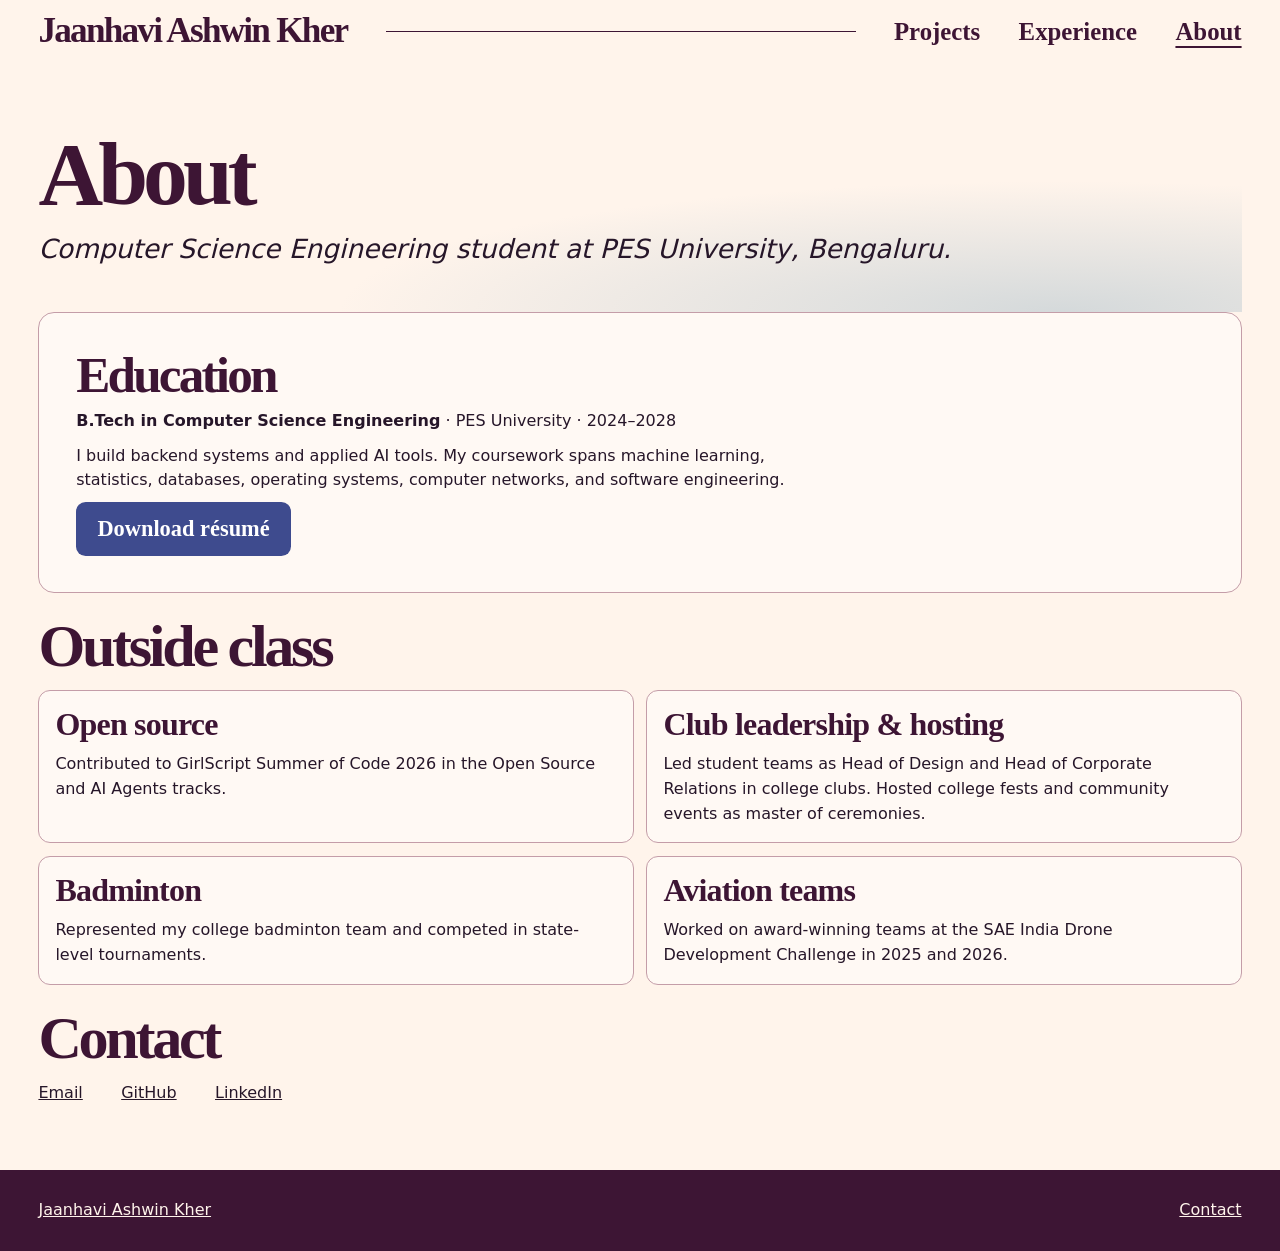
==== about.html @ 231b7105 "initial commit" ====
<!doctype html>
<html lang="en"><head><meta charset="utf-8"><meta name="viewport" content="width=device-width, initial-scale=1"><meta name="description" content="Jaanhavi Ashwin Kher’s technical portfolio covering backend systems, security workflows, and applied AI."><title>About | Jaanhavi Ashwin Kher</title><link rel="stylesheet" href="style.css"><script defer src="links.js"></script></head>
<body><a class="skip" href="#main">Skip to content</a><header><div class="shell top"><a class="brand" href="index.html">Jaanhavi Ashwin Kher</a><span class="rule"></span><nav aria-label="Main navigation"><a href="projects.html">Projects</a><a href="experience.html">Experience</a><a href="about.html" aria-current="page">About</a></nav></div></header><main id="main" class="shell inner"><div class="casehead"><h1>About</h1><p class="dek">Computer Science Engineering student at PES University, Bengaluru.</p></div>
<div class="about-stack">
<section class="work-entry"><h2>Education</h2><p><strong>B.Tech in Computer Science Engineering</strong> · PES University · 2024–2028</p><p>I build backend systems and applied AI tools. My coursework spans machine learning, statistics, databases, operating systems, computer networks, and software engineering.</p><p><a class="button" href="resume.pdf" download>Download résumé</a></p></section>
<section><h2 class="lined">Outside class</h2><div class="activities">
<article><h3>Open source</h3><p>Contributed to GirlScript Summer of Code 2026 in the Open Source and AI Agents tracks.</p></article>
<article><h3>Club leadership &amp; hosting</h3><p>Led student teams as Head of Design and Head of Corporate Relations in college clubs. Hosted college fests and community events as master of ceremonies.</p></article>
<article><h3>Badminton</h3><p>Represented my college badminton team and competed in state-level tournaments.</p></article>
<article><h3>Aviation teams</h3><p>Worked on award-winning teams at the SAE India Drone Development Challenge in 2025 and 2026.</p></article>
</div></section>
<section id="contact"><h2 class="lined">Contact</h2><div class="contacts"><a href="mailto:jaanhavikher@gmail.com">Email</a><a href="https://github.com/jaanhavik777">GitHub</a><a href="https://www.linkedin.com/in/jaanhavi-a-kher-75a41120b/">LinkedIn</a></div></section>
</div></main><footer><div class="shell site-footer"><a href="index.html">Jaanhavi Ashwin Kher</a><a href="about.html#contact">Contact</a></div></footer></body></html>
---- style.css ----
:root{--paper:#fff4eb;--ink:#3d1534;--blue:#3e4b8e;--powder:#a6bcc9;--wheat:#f6e0b6;--text:#261629;--display:Georgia,serif;--body:system-ui,sans-serif;scroll-behavior:smooth}
*{box-sizing:border-box}body{margin:0;background:var(--paper);color:var(--text);font:1rem/1.55 var(--body)}a{color:inherit}a:focus-visible{outline:3px solid #ad6c1d;outline-offset:5px}[hidden]{display:none!important}.shell{width:min(94%,1320px);margin-inline:auto}.top,.foot,.actions,.contacts{display:flex;align-items:center;gap:clamp(1rem,3vw,2.4rem)}.top{padding-block:.75rem;color:var(--ink)}.brand,nav a{font:700 clamp(1rem,2vw,1.55rem)/1.1 var(--display);text-decoration:none}.brand{font-size:clamp(1.3rem,3vw,2.2rem);letter-spacing:-.05em}.rule,.lined::after{height:1px;background:currentColor;flex:1}.top nav{display:flex;gap:clamp(.8rem,3vw,2.5rem)}nav a:hover,.brand:hover,.card h2 a:hover{text-decoration:underline}
h1,h2,h3{font-family:var(--display);line-height:.98;letter-spacing:-.055em;margin:0;color:var(--ink)}h1{font-size:clamp(3rem,7vw,7rem)}h2{font-size:clamp(2rem,4.7vw,4.6rem)}h3{font-size:clamp(1.3rem,2.5vw,2.25rem)}p{margin:.58rem 0 0}
.hero,footer{background:var(--ink);color:var(--paper)}.hero{background:radial-gradient(ellipse at 73% 32%,#542044,var(--ink) 66%)}.hero h1,footer h2{color:inherit}.hero-grid{display:grid;grid-template-columns:1.55fr 1fr;align-items:center;min-height:450px;padding:clamp(2.4rem,5vw,5.1rem) 0;gap:1rem}.hero h1{border-left:2px solid var(--paper);padding-left:clamp(.8rem,2.6vw,2.1rem)}.hero p{font-size:clamp(1rem,2vw,1.4rem);margin:1rem 0 1.4rem}.actions{flex-wrap:wrap;gap:.75rem}.button{display:inline-block;background:var(--blue);border:2px solid transparent;border-radius:.6rem;color:white;text-decoration:none;padding:.7rem 1.2rem;font:700 clamp(1.05rem,2.2vw,1.4rem)/1.2 var(--display)}.button:hover{background:#293568}.outline{border-color:currentColor;background:transparent}.outline:hover,.repo{background:var(--ink)}.pending{border:1px solid var(--ink);border-radius:2rem;padding:.45rem .85rem;color:var(--ink)}
.art{position:relative;min-height:320px;isolation:isolate}.loop{position:absolute;border:.8rem solid var(--powder);width:84%;height:40%;border-radius:50%;transform:rotate(-24deg);left:7%;top:13%}.two{border-color:var(--wheat);transform:rotate(22deg);top:30%;left:12%}.three{top:52%;left:0;transform:rotate(-11deg);width:72%;border-right-color:var(--wheat)}.orb{position:absolute;border:3px solid var(--paper);border-radius:50%;background:var(--ink);display:grid;place-items:center;width:clamp(3rem,6vw,5rem);aspect-ratio:1;color:var(--paper);font:bold clamp(1.4rem,3vw,2.4rem)/1 var(--body)}.o1{left:4%;top:26%}.o2{right:10%;top:9%}.o3{right:17%;top:49%}.o4{left:24%;top:66%}
.projects,.experience,.case{padding-block:clamp(1.3rem,3vw,2.4rem)}.card{background:#dce7f0;padding:clamp(1rem,2.5vw,2rem);border-radius:1.15rem;display:grid;grid-template-columns:1fr 1.1fr;gap:1rem;align-items:center;min-width:0}.feature{background:linear-gradient(115deg,var(--wheat),#faead5);grid-template-columns:.8fr 1.25fr;gap:clamp(1rem,4vw,3.5rem)}.card h2 a{text-decoration:none}.tagline{border-top:1px solid var(--ink);margin:1rem 0 1.25rem;padding-top:.65rem;font-size:clamp(1rem,2.4vw,1.5rem);font-style:italic}.more{display:grid;grid-template-columns:1fr 1fr;gap:1rem;margin-top:1rem}
figure{margin:0;min-width:0}figcaption{text-align:right;font-style:italic;font-size:.83rem;margin-top:.4rem}.mock{border:1px solid #b5b7cf;border-radius:1rem;overflow:hidden;background:#fcfaff;box-shadow:0 .5rem 1rem #3d153418}.bar{background:var(--blue);color:white;display:flex;align-items:center;gap:.35rem;padding:.55rem .8rem}.bar i{background:var(--paper);width:.43rem;aspect-ratio:1;border-radius:50%}.bar strong{margin-left:.35rem}.case .bar{background:var(--ink)}.mockbody{display:grid;grid-template-columns:auto 1fr}.mockbody aside{background:#dce5f4;padding:1rem;line-height:2;white-space:nowrap;font-size:.9rem}.screen{min-width:0;padding:clamp(.7rem,2.2vw,1.6rem)}.screen h3{margin:.35rem 0 .65rem}.badge{display:inline-block;background:#dce5f4;color:#293568;padding:.2rem .55rem;border-radius:.4rem;font-size:.85rem;font-weight:650}.panels{display:grid;grid-template-columns:1fr 1fr;gap:.6rem;margin-top:.7rem}.panels>div{border:1px solid #c5cce2;border-radius:.5rem;padding:.65rem}.panels ol{padding-left:1.15rem;margin:.3rem 0}.panels p{margin:.2rem 0}.panels b,.playlist li span{float:right}.code{background:#2e3a76;color:white;border-radius:.55rem;padding:.6rem;font: .78rem/1.4 ui-monospace,monospace;overflow-wrap:anywhere}.playlist{display:grid;grid-template-columns:minmax(2rem,.55fr) 1fr;gap:1rem}.album{aspect-ratio:1;background:radial-gradient(circle at 64% 52%,var(--paper) 8%,var(--ink) 9% 27%,#703253 28% 30%,var(--ink) 31% 42%,transparent 43%),conic-gradient(from 120deg,var(--wheat),var(--powder),var(--blue),var(--wheat));border-radius:.55rem}.playlist ul{padding:0;list-style:none}.playlist li{border-bottom:1px solid #d8c9db;padding:.3rem 0}.more .playlist{display:block}.more .album,.more .playlist li span{display:none}
.lined{display:flex;gap:1rem;align-items:center;margin-bottom:.85rem}.job{background:#fae7cb;border-radius:.7rem;margin:.65rem 0;padding:1rem;display:grid;grid-template-columns:1fr 1fr 1fr;align-items:center;gap:1rem}.job p{margin:0;border-left:1px solid #9f7487;padding-left:1rem}.foot{display:grid;grid-template-columns:1fr 1fr;align-items:start}.contacts{flex-wrap:wrap}footer{padding-block:1.75rem}.casehead{padding:.2rem 0 1.65rem;background:radial-gradient(ellipse at 85% 100%,#a6bcc97a,transparent 50%)}.dek{font-size:clamp(1.05rem,2.5vw,1.65rem);font-style:italic;margin:.7rem 0 1rem}.case figure .screen{min-height:240px}.case .playlist{grid-template-columns:minmax(4rem,220px) 1fr}.split{display:grid;grid-template-columns:2fr 3fr;gap:1.6rem;margin-block:1.6rem}.split>section+section{border-left:1px solid #aa8599;padding-left:1.6rem}.case h2,.foot h2,.experience h2{font-size:clamp(1.9rem,4vw,3.5rem)}.case ul{padding-left:1.2rem;margin-top:0}.arch{border-block:1px solid #aa8599;padding-block:1.4rem}.flow{display:grid;grid-auto-flow:column;grid-auto-columns:1fr;gap:1rem;padding:0;list-style:none}.flow li{display:grid;place-items:center;position:relative;text-align:center;background:var(--powder);padding:1rem .5rem;border-radius:.8rem;color:var(--ink);font-weight:700}.flow li:nth-child(odd){background:var(--blue);color:white}.flow li+li::before{content:"";position:absolute;right:100%;width:1rem;height:2px;background:var(--blue)}.retry,.evidence{background:var(--wheat);border-radius:.55rem;padding:.7rem 1rem}.evidence{font:700 clamp(1.2rem,3vw,2.1rem)/1.1 var(--display);color:var(--ink)}.skip,.sr-only{position:absolute;width:1px;height:1px;overflow:hidden;clip-path:inset(50%)}.skip:focus{clip-path:none;width:auto;height:auto;background:white;padding:.65rem;z-index:2}
@media(max-width:950px){.more .card{grid-template-columns:1fr}.hero-grid{min-height:390px}}
@media(max-width:680px){.top{flex-wrap:wrap;gap:.6rem}.rule{display:none}.top nav{width:100%}.hero-grid,.card,.more,.foot,.split{grid-template-columns:1fr}.art{min-height:210px;max-width:420px;width:100%;justify-self:center}.hero-grid{padding-bottom:1rem}.job{grid-template-columns:1fr 1fr;gap:.65rem}.job h3{grid-column:1/-1}.split>section+section{border-left:0;padding-left:0}.flow{grid-auto-flow:row;gap:.6rem}.flow li+li::before{right:50%;bottom:100%;width:2px;height:.6rem}.mockbody aside{display:none}.case figure .screen{min-height:0}.case .playlist{grid-template-columns:1fr}.case .album{max-width:120px}.panels{font-size:.88rem}}
@media(prefers-reduced-motion:reduce){:root{scroll-behavior:auto}}
.inner { padding-block: clamp(1.8rem, 5vw, 4rem); }
.site-footer { display: flex; flex-wrap: wrap; justify-content: space-between; gap: .75rem 1.5rem; }
.top nav a[aria-current="page"] { text-decoration: underline; text-underline-offset: .25em; }
.experience-list, .about-stack { display: grid; gap: 1.5rem; }
.work-entry { border: 1px solid #c49da8; border-radius: 1rem; padding: clamp(1rem, 4vw, 2.3rem); background: #fff9f4; }
.work-entry header { display: flex; flex-wrap: wrap; justify-content: space-between; align-items: start; gap: 1rem; }
.work-entry h2 { font-size: clamp(2rem, 4vw, 3.5rem); }
.work-entry h3, .activities h3 { letter-spacing: -.025em; line-height: 1.12; }
.work-entry h3 { margin-top: 1.35rem; }
.work-meta { margin: 0; color: var(--ink); }
.metrics { display: grid; grid-template-columns: repeat(3, 1fr); gap: .75rem; margin: 1.4rem 0; }
.metrics div, .activities article, .stack-list div { padding: 1rem; border-radius: .75rem; }
.metrics div { background: var(--wheat); }
.metrics dt { font: 700 clamp(1.7rem, 4vw, 2.8rem)/1 var(--display); color: var(--ink); }
.metrics dd, .stack-list dd { margin: .4rem 0 0; }
.chips { display: flex; flex-wrap: wrap; gap: .5rem; margin: 1.25rem 0 0; padding: 0; list-style: none; }
.chips li { background: #dce7f0; border-radius: 2rem; padding: .25rem .75rem; }
.activities, .stack-list { display: grid; grid-template-columns: repeat(2, 1fr); gap: .8rem; }
.activities article { background: #fff9f4; border: 1px solid #c49da8; }
.stack-list div { background: #dce7f0; }
.stack-list dt { font-weight: 750; color: var(--ink); }
.problem, .technical { margin-block: 1.8rem; }
.problem p, .work-entry > p, .activities p { max-width: 75ch; }
@media (max-width: 620px) {
  .metrics, .activities, .stack-list { grid-template-columns: 1fr; }
}
.home-lead { max-width: 42rem; }
.home-intro { display: grid; grid-template-columns: 1fr 1fr; gap: clamp(1.4rem, 4vw, 3rem); padding-block: clamp(1.75rem, 5vw, 4rem); }
.home-intro h2 { font-size: clamp(1.85rem, 3.5vw, 3rem); }
.home-intro a { color: var(--blue); font-weight: 650; text-underline-offset: .18em; }
@media (max-width: 680px) { .home-intro { grid-template-columns: 1fr; } }
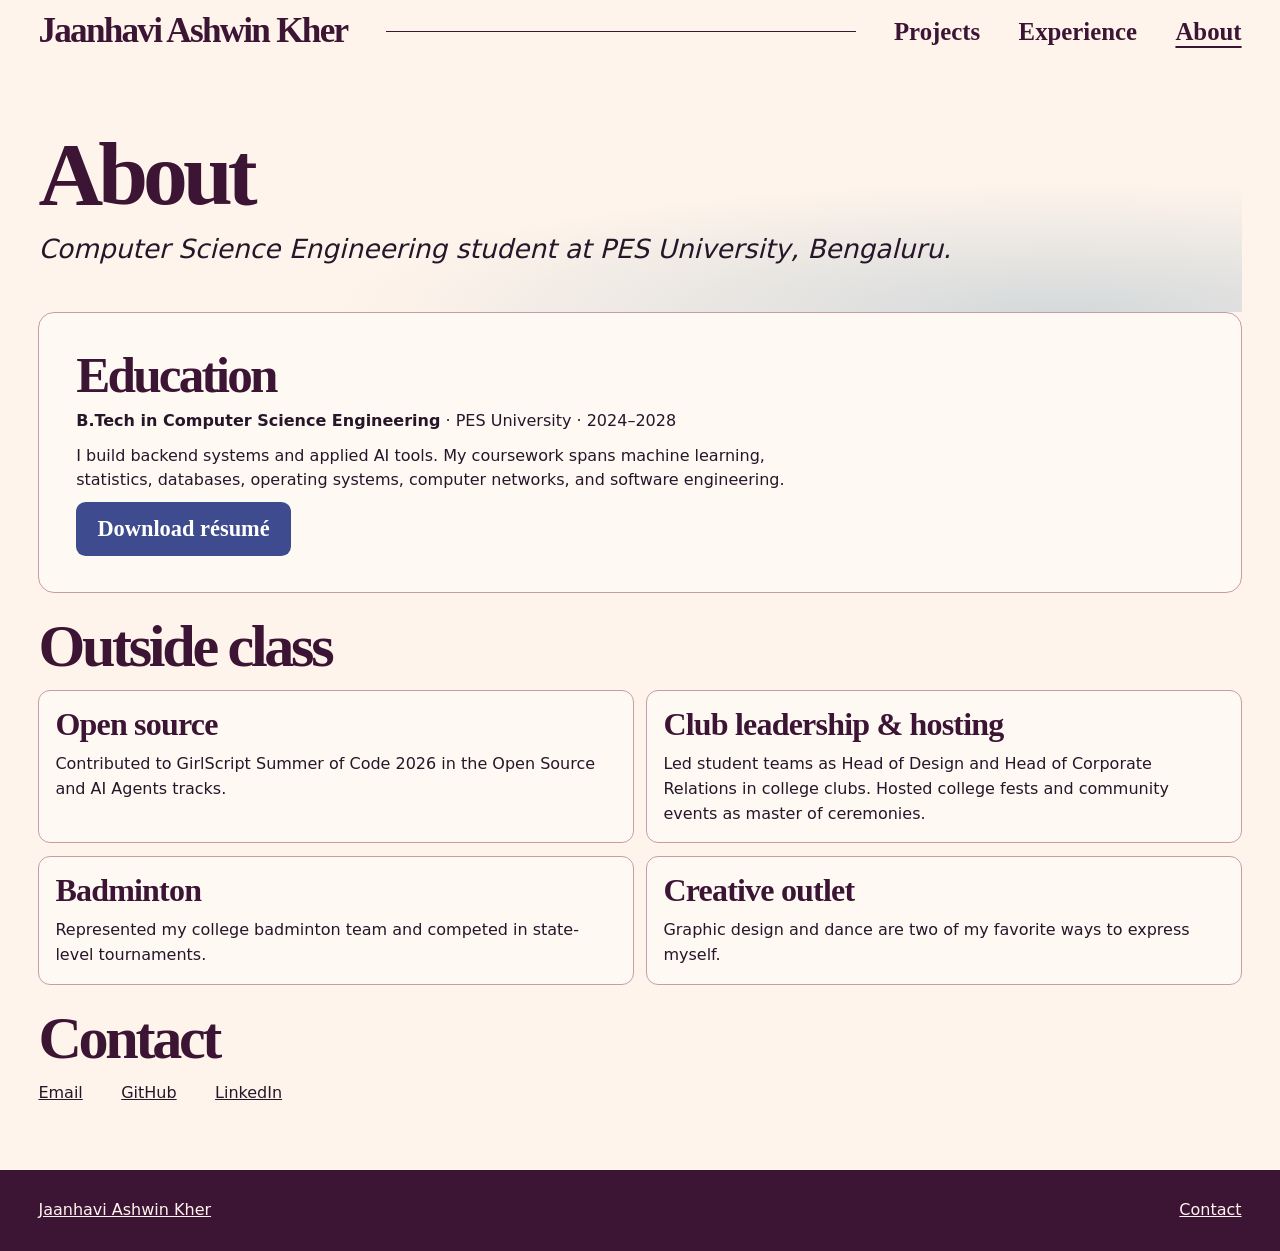
==== commit 025f91e1: "fixes" ====
--- a/about.html
+++ b/about.html
@@ -7,7 +7,7 @@
 <article><h3>Open source</h3><p>Contributed to GirlScript Summer of Code 2026 in the Open Source and AI Agents tracks.</p></article>
 <article><h3>Club leadership &amp; hosting</h3><p>Led student teams as Head of Design and Head of Corporate Relations in college clubs. Hosted college fests and community events as master of ceremonies.</p></article>
 <article><h3>Badminton</h3><p>Represented my college badminton team and competed in state-level tournaments.</p></article>
-<article><h3>Aviation teams</h3><p>Worked on award-winning teams at the SAE India Drone Development Challenge in 2025 and 2026.</p></article>
+<article><h3>Creative outlet</h3><p>Graphic design and dance are two of my favorite ways to express myself.</p></article>
 </div></section>
 <section id="contact"><h2 class="lined">Contact</h2><div class="contacts"><a href="mailto:jaanhavikher@gmail.com">Email</a><a href="https://github.com/jaanhavik777">GitHub</a><a href="https://www.linkedin.com/in/jaanhavi-a-kher-75a41120b/">LinkedIn</a></div></section>
 </div></main><footer><div class="shell site-footer"><a href="index.html">Jaanhavi Ashwin Kher</a><a href="about.html#contact">Contact</a></div></footer></body></html>
--- a/style.css
+++ b/style.css
@@ -40,3 +40,33 @@
 .home-intro h2 { font-size: clamp(1.85rem, 3.5vw, 3rem); }
 .home-intro a { color: var(--blue); font-weight: 650; text-underline-offset: .18em; }
 @media (max-width: 680px) { .home-intro { grid-template-columns: 1fr; } }
+
+/* Give secondary project previews the full card width. */
+.more {
+  grid-template-columns: repeat(2, minmax(0, 1fr));
+}
+.more .card {
+  grid-template-columns: minmax(0, 1fr);
+  grid-template-rows: auto 1fr;
+  align-items: start;
+  gap: 1.25rem;
+}
+.more .card h2 {
+  font-size: clamp(1.9rem, 3.2vw, 3.25rem);
+  line-height: 1.05;
+  overflow-wrap: anywhere;
+}
+.more .card > figure {
+  width: 100%;
+}
+.more .screen h3 {
+  font-size: clamp(1.25rem, 2vw, 1.8rem);
+  line-height: 1.15;
+  overflow-wrap: anywhere;
+}
+.more .tagline {
+  font-size: clamp(1rem, 1.6vw, 1.2rem);
+}
+@media (max-width: 680px) {
+  .more { grid-template-columns: minmax(0, 1fr); }
+}
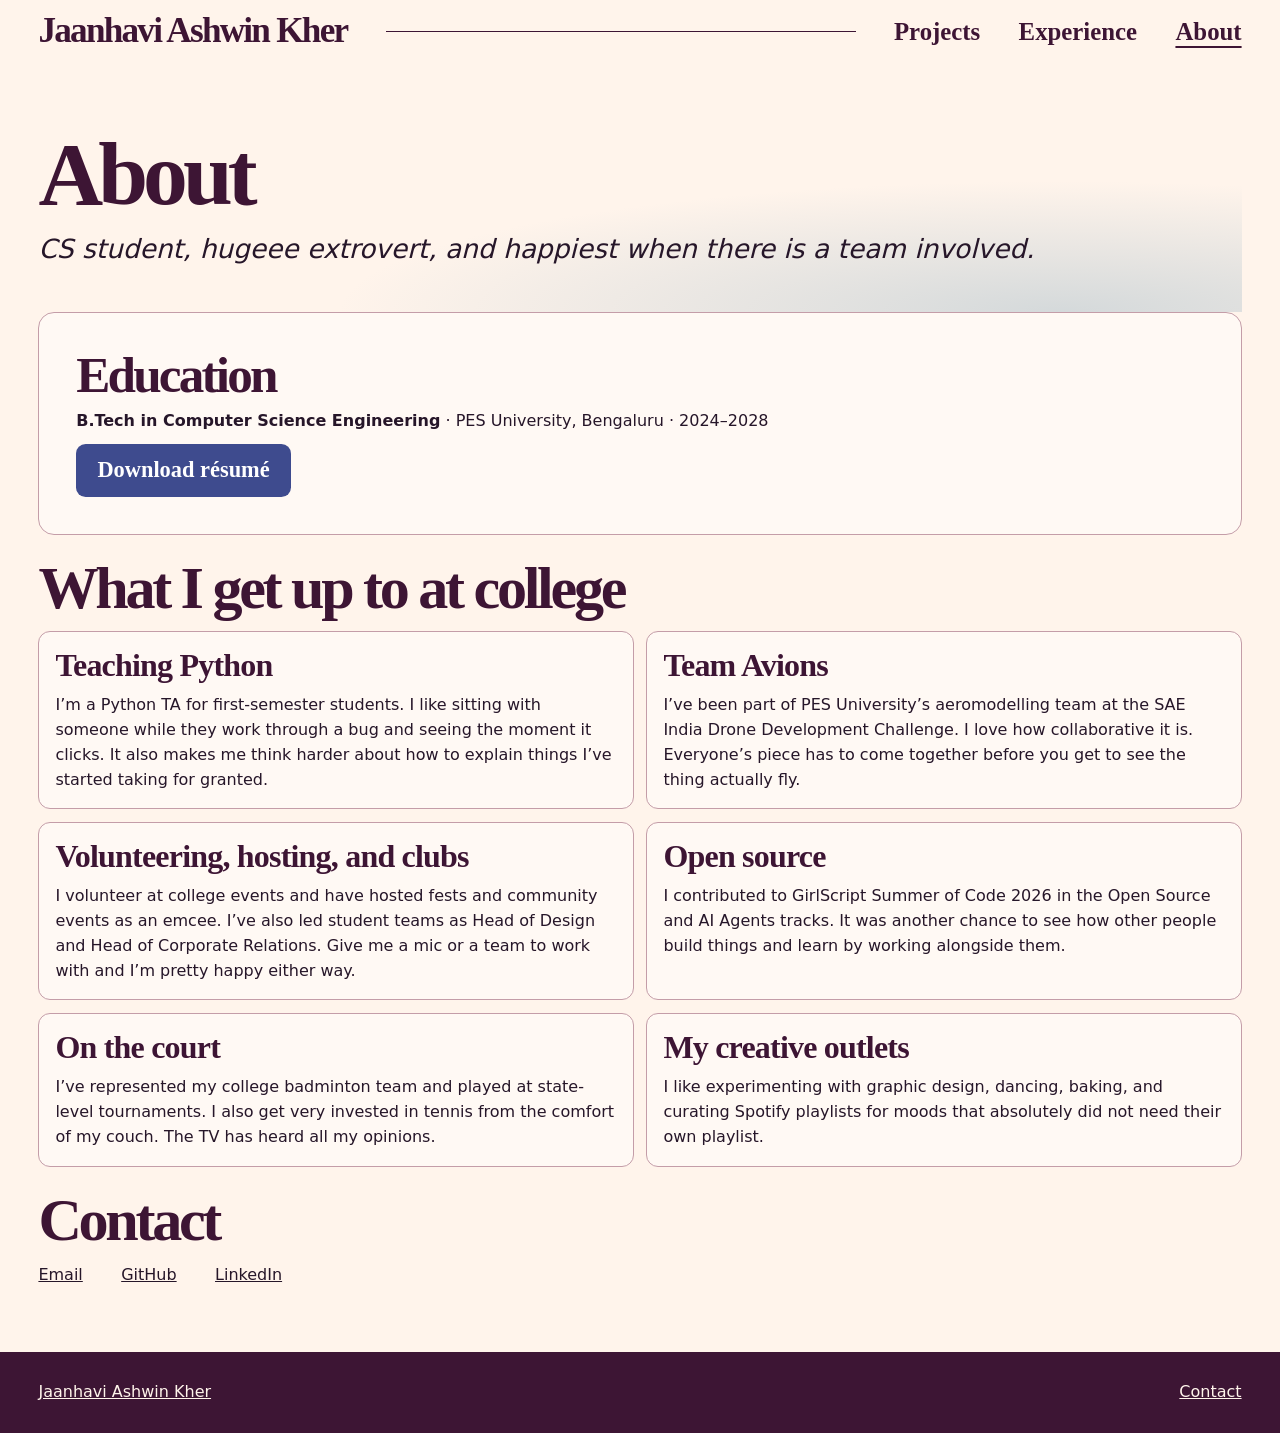
==== commit 2fa71e97: "tiny tiny changes :)" ====
--- a/about.html
+++ b/about.html
@@ -1,13 +1,5 @@
 <!doctype html>
 <html lang="en"><head><meta charset="utf-8"><meta name="viewport" content="width=device-width, initial-scale=1"><meta name="description" content="Jaanhavi Ashwin Kher’s technical portfolio covering backend systems, security workflows, and applied AI."><title>About | Jaanhavi Ashwin Kher</title><link rel="stylesheet" href="style.css"><script defer src="links.js"></script></head>
-<body><a class="skip" href="#main">Skip to content</a><header><div class="shell top"><a class="brand" href="index.html">Jaanhavi Ashwin Kher</a><span class="rule"></span><nav aria-label="Main navigation"><a href="projects.html">Projects</a><a href="experience.html">Experience</a><a href="about.html" aria-current="page">About</a></nav></div></header><main id="main" class="shell inner"><div class="casehead"><h1>About</h1><p class="dek">Computer Science Engineering student at PES University, Bengaluru.</p></div>
-<div class="about-stack">
-<section class="work-entry"><h2>Education</h2><p><strong>B.Tech in Computer Science Engineering</strong> · PES University · 2024–2028</p><p>I build backend systems and applied AI tools. My coursework spans machine learning, statistics, databases, operating systems, computer networks, and software engineering.</p><p><a class="button" href="resume.pdf" download>Download résumé</a></p></section>
-<section><h2 class="lined">Outside class</h2><div class="activities">
-<article><h3>Open source</h3><p>Contributed to GirlScript Summer of Code 2026 in the Open Source and AI Agents tracks.</p></article>
-<article><h3>Club leadership &amp; hosting</h3><p>Led student teams as Head of Design and Head of Corporate Relations in college clubs. Hosted college fests and community events as master of ceremonies.</p></article>
-<article><h3>Badminton</h3><p>Represented my college badminton team and competed in state-level tournaments.</p></article>
-<article><h3>Creative outlet</h3><p>Graphic design and dance are two of my favorite ways to express myself.</p></article>
-</div></section>
-<section id="contact"><h2 class="lined">Contact</h2><div class="contacts"><a href="mailto:jaanhavikher@gmail.com">Email</a><a href="https://github.com/jaanhavik777">GitHub</a><a href="https://www.linkedin.com/in/jaanhavi-a-kher-75a41120b/">LinkedIn</a></div></section>
+<body><a class="skip" href="#main">Skip to content</a><header><div class="shell top"><a class="brand" href="index.html">Jaanhavi Ashwin Kher</a><span class="rule"></span><nav aria-label="Main navigation"><a href="projects.html">Projects</a><a href="experience.html">Experience</a><a href="about.html" aria-current="page">About</a></nav></div></header><main id="main" class="shell inner"><div class="casehead"><h1>About</h1><p class="dek">CS student, hugeee extrovert, and happiest when there is a team involved.</p></div>
+<div class="about-stack">&#10;<section class="work-entry"><h2>Education</h2><p><strong>B.Tech in Computer Science Engineering</strong> &middot; PES University, Bengaluru &middot; 2024&ndash;2028</p>&#10;<p><a class="button" href="resume.pdf" download>Download r&#233;sum&#233;</a></p></section>&#10;<section><h2 class="lined">What I get up to at college</h2><div class="activities">&#10;<article><h3>Teaching Python</h3><p>I&#8217;m a Python TA for first-semester students. I like sitting with someone while they work through a bug and seeing the moment it clicks. It also makes me think harder about how to explain things I&#8217;ve started taking for granted.</p></article>&#10;<article><h3>Team Avions</h3><p>I&#8217;ve been part of PES University&#8217;s aeromodelling team at the SAE India Drone Development Challenge. I love how collaborative it is. Everyone&#8217;s piece has to come together before you get to see the thing actually fly.</p></article>&#10;<article><h3>Volunteering, hosting, and clubs</h3><p>I volunteer at college events and have hosted fests and community events as an emcee. I&#8217;ve also led student teams as Head of Design and Head of Corporate Relations. Give me a mic or a team to work with and I&#8217;m pretty happy either way.</p></article>&#10;<article><h3>Open source</h3><p>I contributed to GirlScript Summer of Code 2026 in the Open Source and AI Agents tracks. It was another chance to see how other people build things and learn by working alongside them.</p></article>&#10;<article><h3>On the court</h3><p>I&#8217;ve represented my college badminton team and played at state-level tournaments. I also get very invested in tennis from the comfort of my couch. The TV has heard all my opinions.</p></article>&#10;<article><h3>My creative outlets</h3><p>I like experimenting with graphic design, dancing, baking, and curating Spotify playlists for moods that absolutely did not need their own playlist.</p></article>&#10;</div></section>&#10;<section id="contact"><h2 class="lined">Contact</h2><div class="contacts"><a href="mailto:jaanhavikher@gmail.com">Email</a><a href="https://github.com/jaanhavik777">GitHub</a><a href="https://www.linkedin.com/in/jaanhavi-a-kher-75a41120b/">LinkedIn</a></div></section>
 </div></main><footer><div class="shell site-footer"><a href="index.html">Jaanhavi Ashwin Kher</a><a href="about.html#contact">Contact</a></div></footer></body></html>
--- a/style.css
+++ b/style.css
@@ -70,3 +70,152 @@
 @media (max-width: 680px) {
   .more { grid-template-columns: minmax(0, 1fr); }
 }
+
+/* Project previews use each app's own visual style inside the portfolio. */
+.project-preview {
+  min-width: 0;
+  padding: clamp(.85rem, 2.4vw, 1.75rem);
+  border: 1px solid #1b25482b;
+  border-radius: .9rem;
+  overflow: hidden;
+  overflow-wrap: anywhere;
+  font-family: system-ui, sans-serif;
+  font-size: .88rem;
+  line-height: 1.4;
+}
+.project-preview h3, .project-preview h4 {
+  margin: 0;
+  font: 700 clamp(1.15rem, 2.2vw, 1.85rem)/1.15 system-ui, sans-serif;
+  color: inherit;
+  letter-spacing: -.035em;
+}
+.pv-tracepredict {
+  display: grid;
+  grid-template-columns: minmax(0, 1.15fr) minmax(0, 1fr);
+  align-items: center;
+  gap: clamp(.8rem, 2vw, 1.5rem);
+  background: radial-gradient(ellipse at top left, #21396b, #0a1434 72%);
+  color: #fff4df;
+}
+.pv-trace-copy p { color: #c2cde9; }
+.pv-mark { display: block; width: .65rem; height: .65rem; background: #ffa0ca; margin-bottom: .55rem; }
+.pv-map { margin-top: .8rem; border: 1px solid #6787c5; background: #101e46; padding: .65rem; }
+.pv-map > div { display: grid; gap: .3rem; margin-top: .45rem; font-size: .75rem; }
+.pv-map span, .pv-map b { padding: .25rem .4rem; border: 1px solid #446091; }
+.pv-map b { border-color: #ffa0ca; color: #ffa0ca; }
+.pv-login { display: grid; gap: .35rem; padding: .75rem; background: #ffeac8; color: #0a1434; box-shadow: 4px 4px #ffa0ca; }
+.pv-login span { font-size: .75rem; font-weight: 650; }
+.pv-field { min-height: 1.75rem; padding: .4rem .5rem; border: 1px solid #727896; border-radius: .3rem; background: #fff8ed; }
+.pv-action { display: inline-block; width: fit-content; margin-top: .35rem; padding: .4rem .65rem; border-radius: .25rem; background: #ffa0ca; }
+.pv-pdf-report-generator {
+  background: #d4e4f7 url("pdf-report-background.jpg") center / 18rem auto;
+  color: #2c3e50;
+}
+.pv-upload-card { max-width: 38rem; margin-inline: auto; padding: 1rem; border-radius: .65rem; background: #bad3f0; }
+.pv-upload-card p { color: #354958; }
+.pv-drop { display: grid; gap: .33rem; justify-items: center; margin-top: .8rem; padding: 1rem .6rem; text-align: center; border-radius: .45rem; background: #dae8fc; }
+.pv-drop span { font-size: 1.65rem; }
+.pv-drop small { color: #405468; }
+.pv-studyspace { background: linear-gradient(#18122b70, #18122bb0), #201433 url("studyspace-background.jpeg") center / cover; color: white; text-align: center; }
+.pv-studyspace h3 { color: #dec2ff; font-family: "Jersey 10", ui-monospace, monospace; }
+.pv-study-grid { display: grid; grid-template-columns: repeat(2, minmax(0, 1fr)); gap: .45rem; margin-top: .8rem; }
+.pv-study-grid > div { display: grid; align-content: start; gap: .15rem; padding: .55rem; border-radius: .55rem; background: #1b1039cf; border: 1px solid #ffffff42; }
+.pv-study-grid small { color: #eee3ff; }
+@media (max-width: 440px) {
+  .pv-tracepredict { grid-template-columns: minmax(0, 1fr); }
+}
+
+.project-screenshot {
+  overflow: hidden;
+  border: 1px solid #1b25482b;
+  border-radius: .9rem;
+}
+.project-screenshot img {
+  display: block;
+  width: 100%;
+  height: auto;
+}
+
+/* Use a shared preview frame in the project grid. */
+.more .card {
+  grid-template-rows: 1fr auto;
+}
+.more .card > figure {
+  width: 100%;
+  aspect-ratio: 4 / 3;
+}
+.more .project-screenshot {
+  display: grid;
+  place-items: center;
+  background: #4898e9;
+}
+.more .project-screenshot img {
+  height: 100%;
+  min-height: 0;
+  object-fit: contain;
+}
+.project-screenshot.chordcloud-screenshot {
+  background: #fff1d6;
+}
+.chordcloud-crop {
+  position: relative;
+  aspect-ratio: 983 / 900;
+  width: 100%;
+  container-type: inline-size;
+  overflow: hidden;
+}
+.project-screenshot .chordcloud-crop img {
+  position: absolute;
+  top: -8.667%;
+  width: 100%;
+  height: auto;
+}
+.chordcloud-playlist-note {
+  position: absolute;
+  top: 56.6%;
+  left: 39%;
+  width: 51%;
+  background: #fff1d6;
+  color: #675967;
+  font: 400 1.5cqw / 1.75 system-ui, sans-serif;
+}
+.more .project-screenshot.chordcloud-screenshot {
+  container-type: size;
+}
+.more .chordcloud-crop {
+  width: min(100%, calc(100cqh * 983 / 900));
+}
+.more .project-preview {
+  padding: clamp(.55rem, 1.5vw, 1.1rem);
+}
+.more .pv-upload-card {
+  height: 100%;
+  display: flex;
+  flex-direction: column;
+  padding: clamp(.5rem, 1.4vw, .9rem);
+}
+.more .pv-drop {
+  flex: 1;
+  align-content: center;
+  gap: .2rem;
+  margin-top: .45rem;
+  padding: .4rem;
+}
+.more .pv-study-grid {
+  gap: .3rem;
+  margin-top: .5rem;
+}
+.more .pv-study-grid > div {
+  padding: .35rem;
+}
+@media (max-width: 900px) {
+  .more .project-preview {
+    font-size: .78rem;
+  }
+  .more .project-preview h3 {
+    font-size: 1rem;
+  }
+  .more .pv-study-grid small {
+    display: none;
+  }
+}
